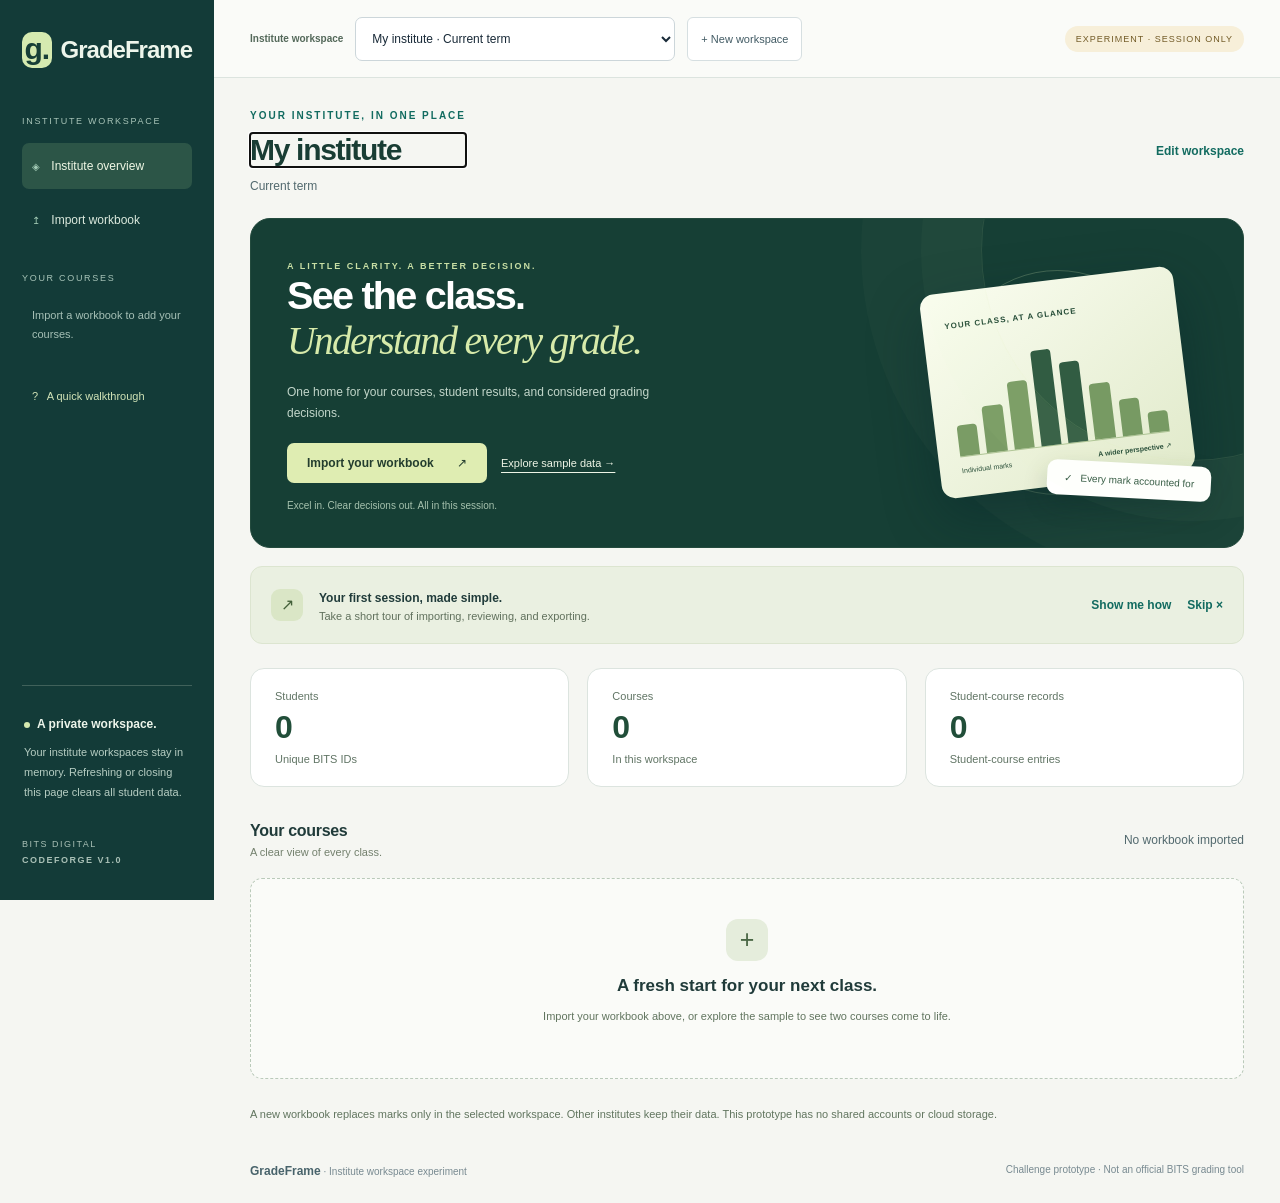
==== index.html @ db0d6d1b "Add GradeFrame institute workspace experiment" ====
<!doctype html>
<html lang="en">
<head>
  <meta charset="utf-8"><meta name="viewport" content="width=device-width,initial-scale=1">
  <meta name="description" content="Review marks, explore grade boundaries, and export verified results. A BITS Digital CodeForge challenge project.">
  <title>GradeFrame · Institute workspaces · Experiment</title>
  <link rel="stylesheet" href="styles.css"><link rel="stylesheet" href="studio.css?v=2"><link rel="stylesheet" href="motion.css?v=1"><link rel="stylesheet" href="polish.css?v=2">
  <link rel="stylesheet" href="workspaces.css?v=downloads2">
  <script defer src="vendor/xlsx.full.min.js"></script><script defer src="core.js"></script><script defer src="reports.js?v=3"></script><script defer src="workbook.js?v=1"></script><script defer src="app.js?v=downloads2"></script><script defer src="workspaces.js?v=flow1"></script><script defer src="experience.js?v=2"></script>
</head>
<body>
<a class="skip" href="#workspace">Skip to workspace</a>
<aside class="rail">
  <a class="brand" href="#workspace"><span class="brand-icon" aria-hidden="true">g.</span>GradeFrame</a>
  <p class="rail-label">INSTITUTE WORKSPACE</p>
  <nav aria-label="Workspace sections"><button data-view="workspace"><span>◈</span> Institute overview</button><button data-view="import"><span>↥</span> Import workbook</button></nav><p class="rail-label course-label">YOUR COURSES</p><div id="railCourses" class="rail-courses"></div><button id="openTour" class="rail-help">? &nbsp; A quick walkthrough</button>
  <div class="rail-note"><span class="secure-dot"></span><strong>A private workspace.</strong><p>Your institute workspaces stay in memory. Refreshing or closing this page clears all student data.</p></div>
  <div class="rail-bottom">BITS DIGITAL<br><b>CODEFORGE V1.0</b></div>
</aside>
<header class="topbar"><label for="workspaceSelect" class="workspace-select-label">Institute workspace</label><select id="workspaceSelect" aria-label="Institute workspace"></select><button id="newWorkspace" class="secondary">+ New workspace</button><span class="experiment-badge">EXPERIMENT · SESSION ONLY</span></header>
<main id="workspace"><p id="flowStatus" class="status" role="status"></p>
  <section class="institute-heading"><div><p class="eyebrow">YOUR INSTITUTE, IN ONE PLACE</p><h1 id="instituteTitle">My institute</h1><p id="instituteTerm" class="muted">Current term</p></div><button id="editWorkspace" class="text-button">Edit workspace</button></section>

<section id="workspaceHub" aria-label="Institute overview">
<section class="workspace-welcome"><div class="welcome-copy"><span class="eyebrow">A LITTLE CLARITY. A BETTER DECISION.</span><h2>See the class.<br><em>Understand every grade.</em></h2><p>One home for your courses, student results, and considered grading decisions.</p><div class="welcome-actions"><button id="hubImport" class="primary">Import your workbook <span aria-hidden="true">↗</span></button><button id="hubDemo" class="hero-secondary">Explore sample data →</button></div><span class="hero-footnote">Excel in. Clear decisions out. All in this session.</span></div><div class="overview-art" aria-hidden="true"><div class="art-orbit"></div><div class="art-sheet"><span>YOUR CLASS, AT A GLANCE</span><div class="art-bars"><i></i><i></i><i></i><i></i><i></i><i></i><i></i><i></i></div><div class="art-sheet-footer"><span>Individual marks</span><b>A wider perspective ↗</b></div></div><div class="art-chip">✓ &nbsp; Every mark accounted for</div></div></section>
<section id="firstSteps" class="first-steps"><div><span class="onboarding-icon">↗</span><div><strong>Your first session, made simple.</strong><p>Take a short tour of importing, reviewing, and exporting.</p></div></div><div><button id="startTour" class="text-button">Show me how</button><button id="dismissSteps" class="text-button" aria-label="Dismiss introduction">Skip ×</button></div></section>
<div class="hub-metrics"><article><span>Students</span><strong id="instituteStudents">0</strong><small>Unique BITS IDs</small></article><article><span>Courses</span><strong id="instituteCourses">0</strong><small>In this workspace</small></article><article><span>Student-course records</span><strong id="instituteRecords">0</strong><small>Student-course entries</small></article></div>
<div class="section-heading"><h2>Your courses<span class="heading-sub">A clear view of every class.</span></h2><span id="workspaceSource" class="muted">No workbook imported</span></div><div id="courseCards" class="course-cards"></div>
<p class="workspace-notice">A new workbook replaces marks only in the selected workspace. Other institutes keep their data. This prototype has no shared accounts or cloud storage.</p></section>
<section id="importView" hidden><button class="text-button" data-view="workspace">← Institute overview</button>  <section id="setup" class="setup card" aria-labelledby="setupTitle">
    <div class="section-heading"><div><span class="step">01</span><h2 id="setupTitle">Import student marks</h2></div><button id="demo" class="text-button">Load sample marks <span aria-hidden="true">↗</span></button></div>
    <p class="import-lede">Import one workbook for this institute. Each course becomes a workspace you can review independently.</p><div class="import-contract"><span><b>01</b> BITS ID</span><span><b>02</b> Course</span><span><b>03</b> Total Marks</span></div><div class="setup-grid">

      <div><label for="file">Marks workbook</label><input id="file" type="file" accept=".xlsx,.xls" aria-describedby="fileHelp"></div>

    </div>
    <div class="setup-footer"><p id="fileHelp">Excel · First worksheet · Whole marks from 0–100 · Up to 5 MB / 10,000 rows</p><button id="template" class="text-button">Download import template (.xlsx) ↓</button></div>
    <details class="guidance"><summary>Spreadsheet format & privacy</summary><p>Use exactly three columns: <strong>BITS ID</strong>, <strong>Course</strong>, <strong>Total Marks</strong>. Keep student IDs as text to preserve leading zeros. Exclude students receiving NC. Fractional marks are rejected; apply your course’s rounding policy before uploading. Formula cells are not accepted.</p><p>Only the first worksheet is read. Files are processed locally and are not stored after you close or refresh this page. A valid replacement workbook resets grading decisions only in this institute workspace.</p></details>
    <p id="uploadStatus" role="status" class="status"></p><div id="uploadErrors" role="alert" class="error-box" hidden></div><button id="downloadIssues" class="secondary" hidden>Download error report</button>
  </section>
<button id="importContinue" class="primary" data-view="students">Continue to students →</button></section><div id="courseStudio" hidden><div class="course-breadcrumb"><button data-view="workspace">← All courses</button><span id="courseInstitute"></span></div><div class="course-context">      <div><label for="course">Course</label><select id="course" disabled><option value="">Upload a workbook to begin</option></select></div></div>
  <nav class="workflow" aria-label="Grading workflow">
    <a href="#setup"><span aria-hidden="true">01</span><div><strong>Import</strong><small>Check your workbook</small></div></a>
    <a href="#boundaries"><span aria-hidden="true">02</span><div><strong>Explore</strong><small>Review grade boundaries</small></div></a>
    <a href="#review"><span aria-hidden="true">03</span><div><strong>Review & export</strong><small>Check every result</small></div></a>
  </nav>
  <aside class="next-step" aria-label="Workspace guidance"><div><strong id="nextTitle">Start with a workbook, or try the sample.</strong><p id="nextHint">Explore with synthetic marks before importing your own. Nothing leaves your browser.</p></div><a id="nextAction" href="#setup">Start here <span aria-hidden="true">↗</span></a></aside>
  <section id="overview" class="workspace-title"><div><p class="eyebrow">CLASS OVERVIEW</p><h2 id="courseTitle">Your grading workspace</h2></div><div class="session-meta"><span id="dataBadge" class="badge">No workbook loaded</span><span id="timer" aria-label="Session elapsed time">00:00</span></div></section>
<nav class="workspace-tabs" aria-label="Course views"><button data-view="students"><span>01</span> Students</button><button data-view="analysis"><span>02</span> Analysis</button><button data-view="decision"><span>03</span> Review &amp; export</button></nav><div class="course-next"><span id="courseStepHint"></span><button id="courseNext" class="text-button"></button></div>  <section class="stats" aria-label="Course statistics">
    <div class="stat card"><span>Students</span><strong id="count">0</strong><small>in this course</small></div>
    <div class="stat card"><span>Mean mark</span><strong id="mean">—</strong><small>out of 100</small></div>
    <div class="stat card"><span>Median mark</span><strong id="median">—</strong><small>middle of the class</small></div>
    <div class="stat card"><span>Mark range</span><strong id="range">—</strong><small><span id="minimum">Min —</span><span class="dot">·</span><span id="maximum">Max —</span></small></div>
  </section>
  <div class="analysis-grid">
    <section class="card distribution"><div class="section-heading"><div><span class="step">02</span><h2>Marks distribution</h2></div><span class="tiny">STUDENT COUNT</span></div><div id="histogram" class="histogram" aria-label="Marks distribution"></div><div class="chart-footer"><span>Marks out of 100</span><span id="spread">Standard deviation —</span></div><div class="distribution-heading"><h3>Grade distribution</h3><span class="muted">Current boundaries</span></div><div id="gradeSummary" class="grade-summary"></div></section>
    <section id="boundaries" class="card boundaries"><div class="section-heading"><div><span class="step">03</span><h2>Grade boundaries</h2></div><button id="reset" class="text-button" disabled>Reset</button></div><p class="muted boundary-help">Change a minimum; the adjacent maximum follows. Every mark must belong to exactly one grade.</p><div class="band-head"><span>Grade</span><span>Minimum</span><span>Maximum</span><span>Students</span></div><div id="bands"></div><p id="rangeError" role="alert" class="range-error"></p><div class="band-footer"><span id="coverage">Upload marks to start</span><button id="undo" class="text-button" disabled>Undo change</button></div></section>
  </div>
  <section id="comparison" class="card comparison" aria-labelledby="comparisonTitle">
    <div class="section-heading"><div><span class="step">04</span><h2 id="comparisonTitle">Compare grading scenarios</h2></div><span class="badge">SCENARIO COMPARISON</span></div>
    <p class="section-description">Save a set of boundaries, then explore another. Your comparison stays within this course and session.</p>
    <div class="scenario-grid">
      <div class="scenario-card"><span class="scenario-kicker">COMPARISON SCENARIO</span><label for="baselineSelect">Compare against</label><select id="baselineSelect"><option value="defaults">Default boundaries</option></select><p id="baselineDescription">The challenge's original grade ranges.</p><button id="applyBaseline" class="text-button" disabled>Apply these boundaries ↗</button></div>
      <div class="scenario-card draft"><span class="scenario-kicker">CURRENT GRADE BOUNDARIES</span><label for="scenarioName">Scenario name</label><div class="save-row"><input id="scenarioName" maxlength="50" placeholder="e.g. Faculty review"><button id="saveScenario" class="secondary" disabled>Save scenario</button></div><p>Save up to five grading scenarios per course. Change the boundaries above to explore a new draft.</p></div>
    </div>
    <p id="scenarioStatus" role="status" class="status"></p>
    <div class="movement-grid" aria-label="Grade movement"><div><span class="move-icon">↑</span><strong id="higherCount">—</strong><span>Higher grade</span></div><div><span class="move-icon">↓</span><strong id="lowerCount">—</strong><span>Lower grade</span></div><div><span class="move-icon">＝</span><strong id="sameCount">—</strong><span>Unchanged</span></div></div>
    <div class="comparison-heading"><h3>Grade distribution comparison</h3><span><i class="legend-dot baseline-dot"></i>Baseline <i class="legend-dot draft-dot"></i>Draft</span></div>
    <div id="comparisonChart" class="comparison-chart" aria-label="Grade counts for baseline and current draft"></div>
    <div class="impact"><div><span class="impact-icon" aria-hidden="true">↗</span><div><h3>Students affected by boundary changes</h3><p id="impactText">Changes to grade boundaries will appear here.</p></div></div><label class="check"><input id="changedOnly" type="checkbox" disabled> Show affected students</label></div>
  </section>
  <section id="review" class="card results"><div class="section-heading"><div><span class="step">05</span><h2>Student results</h2></div><span id="resultCount" class="muted">0 students</span></div><div class="table-controls"><input id="search" type="search" placeholder="Search by BITS ID" aria-label="Search by BITS ID"><select id="gradeFilter" aria-label="Filter by grade"><option value="">All grades</option></select><select id="sort" aria-label="Sort results"><option value="id">BITS ID ↑</option><option value="high">Marks: high to low</option><option value="low">Marks: low to high</option></select></div><div class="boundary-tools"><label class="check"><input id="nearOnly" type="checkbox" disabled> Near a grade boundary</label><label for="tolerance">Distance from boundary</label><select id="tolerance"><option value="1">1 mark</option><option value="2" selected>2 marks</option></select><p id="nearCount">Load a course to review boundary cases.</p><button id="clearFilters" class="text-button">Clear filters</button></div><div class="table-scroll" tabindex="0" aria-label="Student results table; scroll horizontally on small screens"><table><thead><tr><th scope="col">BITS ID</th><th scope="col">Course</th><th scope="col">Total marks</th><th scope="col" id="baselineColumn">Baseline grade</th><th scope="col">Assigned grade</th><th scope="col">Change</th><th scope="col">Nearest grade boundary</th></tr></thead><tbody id="studentRows"></tbody></table></div><div class="pagination"><span id="pageInfo">No results yet</span><div><button id="previous" class="secondary" disabled>Previous</button><button id="next" class="secondary" disabled>Next</button></div></div></section>
  <section id="decisionIdentity" class="card decision-identity"><div><p class="eyebrow">THE FINAL CHECK</p><h2>Instructor details</h2><p>Review your course, record your reasoning, and prepare the results.</p></div>      <div><label for="instructor">Instructor name <span class="muted">Required for export</span></label><input id="instructor" placeholder="Enter your name" autocomplete="name" maxlength="120"></div></section><section class="card decision-notes"><div><h2>Grading decision notes</h2><p>Explain why you chose these boundaries. Notes are included in the grading report.</p></div><label for="decisionNotes">Decision notes <span class="muted">Optional · saved within this session</span></label><textarea id="decisionNotes" maxlength="2000" rows="3" placeholder="What informed your grading decision?"></textarea></section>
  <section class="export-bar"><div><strong id="exportTitle">Download course results</strong><p id="exportHint">Upload marks and enter an instructor name to prepare your export.</p></div><div class="export-actions"><div class="download-choice"><button id="export" class="primary" disabled aria-describedby="resultsDownloadHelp">Review &amp; download results →</button><p id="resultsDownloadHelp">Choose Excel (.xlsx) with column filters, or CSV for data transfer.</p></div><div class="download-choice"><button id="report" class="report-button" disabled aria-describedby="reportDownloadHelp">Download grading report (.html)</button><p id="reportDownloadHelp">Includes grade comparisons and notes. Open in a browser and print or save as PDF.</p></div></div></section><p id="exportStatus" role="status" class="status"></p>
  </div><footer><span><strong>GradeFrame</strong> · Institute workspace experiment</span><span>Challenge prototype · Not an official BITS grading tool</span></footer>
</main>
<dialog id="exportDialog" aria-labelledby="exportDialogTitle"><h2 id="exportDialogTitle">Review and download results</h2><p id="exportDetails"></p><p>Both formats include every student in this course, regardless of on-screen filters. Choose Excel for spreadsheet review or CSV for importing into another system.</p><div id="exportBands" class="dialog-bands"></div><div class="download-formats"><article><h3>Excel workbook</h3><p id="excelHelp">Filter and sort using the column-header arrows. Includes readable column widths, text student IDs, assigned grades, comparison grades, and a grading-details sheet. Results are saved values.</p><button id="confirmExcel" class="primary" aria-describedby="excelHelp">Download Excel (.xlsx)</button></article><article><h3>CSV file</h3><p id="csvHelp">A simple results table for importing into another system. CSV does not retain spreadsheet filters, styling, or multiple sheets.</p><button id="confirmExport" class="secondary" aria-describedby="csvHelp">Download CSV (.csv)</button></article></div><div class="dialog-actions"><button id="cancelExport" class="secondary">Back to review</button></div></dialog>
<dialog id="workspaceDialog" aria-labelledby="workspaceDialogTitle"><form id="workspaceForm"><p class="eyebrow">INSTITUTE WORKSPACE</p><h2 id="workspaceDialogTitle">Create a workspace</h2><p>Keep an institute's courses and grading decisions together for this session.</p><label for="workspaceName">Institute name</label><input id="workspaceName" required maxlength="80" placeholder="e.g. North Campus Institute"><label for="workspaceTerm">Term or cohort</label><input id="workspaceTerm" maxlength="60" placeholder="e.g. Semester 1 · 2026"><p id="workspaceError" role="alert" class="range-error"></p><div class="dialog-actions"><button id="cancelWorkspace" type="button" class="secondary">Cancel</button><button type="submit" class="primary">Save workspace</button></div></form></dialog>
<dialog id="workspaceTour" aria-labelledby="tourTitle"><div class="tour-top"><span class="eyebrow">GET TO KNOW GRADEFRAME</span><button id="skipTour" class="text-button">Skip tour ×</button></div><div id="tourVisual" class="tour-visual" aria-hidden="true"></div><div id="tourDots" class="tour-dots" aria-hidden="true"></div><p id="tourProgress" class="eyebrow"></p><h2 id="tourTitle"></h2><p id="tourDescription"></p><div class="dialog-actions"><button id="tourBack" class="secondary">Back</button><button id="tourNext" class="primary">Next →</button></div></dialog><noscript>This grading console needs JavaScript enabled.</noscript>
</body></html>
---- styles.css ----
:root{font-family:Inter,"Segoe UI",Arial,sans-serif;color:#192a38;background:#f5f7f8;font-synthesis:none;--teal:#007d72;--muted:#63757e;--line:#e0e7e9}*{box-sizing:border-box}body{margin:0}button,input,select{font:inherit}button,a,input,select,summary{touch-action:manipulation}button{cursor:pointer}button:disabled{opacity:.42;cursor:not-allowed}button{border:0;background:none}a{color:inherit}input,select{width:100%;min-height:44px;border:1px solid #ccd6da;border-radius:7px;padding:10px 12px;background:#fff;color:#192a38}input[type=file]{padding:8px;font-size:13px}input::file-selector-button{border:0;border-radius:4px;padding:5px 9px;background:#eaf1f2;color:#214650;margin-right:8px;cursor:pointer}input:focus,select:focus,button:focus-visible,a:focus-visible,summary:focus-visible{outline:3px solid #85cfc3;outline-offset:3px}input[type=checkbox]{width:16px;min-height:16px;accent-color:var(--teal)}.topbar{height:80px;background:#fff;border-bottom:1px solid var(--line);display:flex;align-items:center;justify-content:space-between;padding:0 5vw;gap:20px}.brand{font-size:24px;font-weight:750;letter-spacing:-1px;display:flex;align-items:center;gap:12px;text-decoration:none}.brand-icon{background:#173d40;color:#fff;border-radius:10px;width:38px;height:38px;text-align:center;line-height:34px;font-size:30px}.brand-divider{font-weight:300;color:#c1cccf;margin:0 9px}.brand-sub{font-size:13px;color:var(--muted);font-weight:500;letter-spacing:0}.challenge{font-size:10px;letter-spacing:1.4px;color:#697c82}.challenge b{background:#edf2f3;padding:5px 7px;border-radius:4px;margin-left:7px}main{max-width:1320px;margin:auto;padding:44px 36px 20px}.intro{display:flex;align-items:center;justify-content:space-between;gap:20px;margin-bottom:32px}.eyebrow{color:var(--teal);font-size:10px;letter-spacing:2px;font-weight:750;margin:0 0 12px}h1{font-size:clamp(28px,3vw,40px);font-weight:650;letter-spacing:-1.4px;line-height:1.2;margin:0 0 12px}.lede{font-size:14px;color:var(--muted);margin:0;line-height:1.6}.privacy{font-size:11px;color:#48716a;white-space:nowrap}.privacy span{color:#189782;margin-right:6px}.card{background:white;border:1px solid var(--line);border-radius:12px;box-shadow:0 2px 3px #20344203}.setup{padding:22px 24px}.section-heading{display:flex;align-items:center;justify-content:space-between;gap:12px;margin-bottom:20px}.section-heading>div{display:flex;align-items:center;gap:10px}h2{font-size:16px;letter-spacing:-.3px;font-weight:650;margin:0}h3{font-size:13px;margin:0}.step{font-size:10px;background:#eff4f4;color:#53716e;border-radius:5px;padding:5px 6px;font-weight:700}.text-button{color:var(--teal);font-size:12px;font-weight:650;padding:8px 0;white-space:nowrap}.setup-grid{display:grid;grid-template-columns:1fr 1.25fr 1fr;gap:22px}label{display:block;font-size:12px;font-weight:600;margin-bottom:8px}label .muted{font-size:10px;font-weight:400;margin-left:5px}.muted{color:var(--muted);font-size:12px}.setup-footer{display:flex;align-items:center;justify-content:space-between;gap:15px}.setup-footer p{font-size:11px;color:var(--muted);line-height:1.6}.guidance{font-size:12px;color:var(--muted);line-height:1.7}.guidance summary{cursor:pointer;width:fit-content}.guidance p{max-width:900px}.status{font-size:12px;color:#00695d;line-height:1.7;margin:8px 0 0}.status:empty{display:none}.error-box{padding:14px;background:#fff2ef;color:#a13925;font-size:12px;border-radius:7px;margin-top:12px}.error-box ul{padding-left:20px;line-height:1.7}.workspace-title{display:flex;align-items:center;justify-content:space-between;margin:34px 0 20px;gap:15px}.workspace-title h2{font-size:22px}.workspace-title .eyebrow{margin-bottom:6px}.session-meta{display:flex;align-items:center;gap:14px;font-size:12px;color:var(--muted)}.badge{padding:6px 10px;border-radius:5px;background:#e8eeef;color:#53686f;font-size:10px;font-weight:600}.stats{display:grid;grid-template-columns:repeat(4,1fr);gap:16px;margin-bottom:22px}.stat{padding:20px 23px}.stat>span{display:block;font-size:12px;color:var(--muted)}.stat strong{display:block;font-weight:600;font-size:32px;letter-spacing:-1px;margin:9px 0}.stat small{font-size:10px;color:#75858b}.dot{margin:0 7px}.analysis-grid{display:grid;grid-template-columns:1.25fr 1fr;gap:22px}.distribution,.boundaries{padding:23px}.tiny{font-size:9px;letter-spacing:1px;color:#6a7d85}.histogram{height:205px;display:flex;gap:9px;align-items:stretch;padding:8px 0 0;background:repeating-linear-gradient(to top,transparent,transparent 45px,#edf1f2 46px,#edf1f2 47px);border-bottom:1px solid var(--line)}.hist-column{flex:1;display:flex;flex-direction:column;justify-content:flex-end;align-items:center;min-width:0;gap:6px}.hist-column .bar{width:80%;border-radius:4px 4px 0 0;background:#76b5ad;min-height:2px}.hist-column:nth-last-child(-n+3) .bar{background:#147f76}.hist-column b{font-size:10px;font-weight:500;color:#4d6b72}.hist-column small{font-size:9px;white-space:nowrap;background:#fff;width:100%;text-align:center;padding:5px 0}.chart-footer{display:flex;justify-content:space-between;margin-top:13px;color:var(--muted);font-size:10px;gap:8px}.distribution-heading{display:flex;justify-content:space-between;margin:26px 0 14px}.grade-summary{display:grid;grid-template-columns:repeat(8,1fr);gap:5px}.summary-cell{background:#f4f7f7;text-align:center;border-radius:6px;padding:10px 2px}.summary-cell span{font-size:10px;color:var(--muted)}.summary-cell strong{display:block;font-size:16px;font-weight:600;margin-top:4px}.boundary-help{font-size:11px;line-height:1.6;margin-top:-6px}.band-head,.band{display:grid;grid-template-columns:.65fr 1fr 1fr .8fr;gap:10px;align-items:center}.band-head{color:var(--muted);font-size:9px;text-transform:uppercase;letter-spacing:.6px;padding:8px 0}.band{padding:5px 0;border-top:1px solid #f0f3f4}.band strong{font-size:12px}.band input{min-height:31px;height:31px;font-size:12px;padding:5px 8px}.band output{font-size:12px;text-align:center}.band input:disabled{background:#f5f7f8;color:#879297}.band-footer{display:flex;align-items:center;justify-content:space-between;font-size:10px;color:var(--teal);border-top:1px solid var(--line);margin-top:7px;padding-top:6px}.range-error{font-size:11px;line-height:1.5;color:#a43724;margin:8px 0}.range-error:empty{display:none}.impact{display:flex;align-items:center;justify-content:space-between;gap:15px;padding:18px 23px;margin:22px 0;background:#eef6f4;border-color:#d8e9e4}.impact>div{display:flex;align-items:center;gap:14px}.impact-icon{color:var(--teal);font-size:23px;background:#dcefe9;padding:7px 11px;border-radius:8px}.impact p{font-size:11px;line-height:1.6;color:#597770;margin:5px 0 0}.check{display:flex;align-items:center;gap:7px;font-size:11px;white-space:nowrap;margin:0}.results{padding:23px}.table-controls{display:flex;gap:10px;margin:0 0 20px}.table-controls input{max-width:330px}.table-controls select{width:180px}.table-controls input,.table-controls select{font-size:12px;min-height:38px}.table-scroll{overflow:auto}table{border-collapse:collapse;width:100%;text-align:left;font-size:12px;white-space:nowrap}th{font-size:10px;font-weight:600;color:var(--muted);background:#f7f9f9;padding:13px 12px;border-block:1px solid var(--line)}td{padding:14px 12px;border-bottom:1px solid #edf1f2}td:first-child{font-weight:600;letter-spacing:.3px}.grade-pill{display:inline-block;padding:4px 10px;border-radius:5px;background:#e8f2ef;color:#167266;font-size:11px;font-weight:650}.changed{color:#9b6710;font-size:11px}.empty{text-align:center;padding:44px 15px;color:var(--muted);font-weight:400!important;white-space:normal;line-height:1.7}.pagination{display:flex;justify-content:space-between;align-items:center;margin-top:17px;font-size:11px;color:var(--muted)}.secondary{padding:9px 13px;border:1px solid #d6dfe1;background:white;border-radius:6px;font-size:11px;color:#435c65}.pagination button+button{margin-left:6px}.export-bar{margin-top:24px;padding:23px;background:#173b3e;border-radius:11px;color:#fff;display:flex;justify-content:space-between;align-items:center;gap:16px}.export-bar strong{font-size:14px;font-weight:600}.export-bar p{font-size:11px;color:#b4ceca;margin:7px 0 0;line-height:1.6}.primary{background:#d9f1a1;color:#233c30;border-radius:7px;padding:13px 20px;font-size:12px;font-weight:700;white-space:nowrap}.primary span{margin-left:20px}.export-bar .primary:disabled{background:#a6b6ad;color:#344c41;opacity:.6}footer{display:flex;justify-content:space-between;gap:15px;padding:27px 0 5px;font-size:10px;color:#788a91;line-height:1.5}footer strong{color:#48636b;font-size:12px}dialog{border:1px solid var(--line);border-radius:14px;max-width:520px;width:calc(100% - 32px);padding:30px;color:#192a38}dialog::backdrop{background:#102e3a80}dialog p{font-size:13px;line-height:1.7;color:var(--muted)}.dialog-actions{display:flex;justify-content:flex-end;gap:10px;margin-top:24px}.dialog-bands{font-size:12px;line-height:1.8;background:#f2f6f5;padding:12px;border-radius:7px}.skip{position:absolute;left:15px;top:-70px;background:#fff;padding:15px;z-index:5}.skip:focus{top:10px}[hidden]{display:none!important}@media(max-width:1000px){main{padding:30px 22px}.analysis-grid{grid-template-columns:1fr}.setup-grid{gap:12px}.privacy{display:none}.challenge{display:none}.histogram{height:230px}}@media(max-width:640px){.topbar{height:64px;padding:0 20px}.brand-sub,.brand-divider{display:none}main{padding:26px 14px}h1{font-size:30px}.intro{margin-bottom:22px}.setup,.distribution,.boundaries,.results{padding:18px}.setup-grid{grid-template-columns:1fr;gap:16px}.setup-footer{align-items:flex-start;flex-direction:column;gap:0}.stats{grid-template-columns:1fr 1fr;gap:10px}.stat{padding:16px}.stat strong{font-size:28px}.workspace-title{align-items:flex-start}.session-meta{flex-direction:column;align-items:flex-end;gap:7px}.workspace-title h2{font-size:19px}.tiny{display:none}.impact{align-items:flex-start;flex-direction:column;padding:18px}.table-controls{flex-wrap:wrap}.table-controls input{max-width:none}.table-controls select{width:calc(50% - 5px)}.export-bar{align-items:stretch;flex-direction:column}.export-bar .primary{width:100%}.grade-summary{gap:3px}.histogram{gap:4px}.hist-column small{font-size:8px}.section-heading h2{font-size:14px}footer{flex-direction:column;gap:6px}.check{white-space:normal}.pagination{gap:8px}.chart-footer{font-size:9px}}@media(prefers-reduced-motion:reduce){*{scroll-behavior:auto!important}}@media print{.topbar,.setup,.table-controls,.export-bar,button,footer{display:none}main{padding:0}.card{break-inside:avoid;box-shadow:none}.analysis-grid{grid-template-columns:1fr 1fr}}
---- studio.css ----
:root {
  --teal: #126b60;
  --muted: #52696e;
  --line: #dce4df;
  background: #f3f4ef;
  color: #203b3a;
}
html { scroll-behavior: smooth; scroll-padding-top: 95px; }
.rail {
  position: fixed;
  inset: 0 auto 0 0;
  width: 214px;
  padding: 32px 22px;
  display: flex;
  flex-direction: column;
  background: #133b38;
  color: #edf5eb;
  z-index: 10;
}
.rail .brand { font-size: 24px; gap: 9px; }
.rail .brand-icon { background: #d5eab0; color: #173f37; width: 34px; height: 36px; }
.rail-label { font-size: 9px; letter-spacing: 1.7px; color: #a8c4b8; margin: 48px 0 17px; }
.rail nav { display: grid; gap: 8px; }
.rail nav a { text-decoration: none; display: flex; align-items: center; gap: 11px; padding: 13px 8px; border-radius: 6px; color: #dde9e2; font-size: 12px; }
.rail nav a:hover, .rail nav a:focus-visible { background: #244b45; color: white; }
.rail nav span { font-size: 10px; color: #a3cbb6; }
.rail-note { margin-top: auto; padding: 22px 2px; border-top: 1px solid #40615a; }
.rail-note strong { font-size: 12px; font-weight: 550; }
.rail-note p { font-size: 11px; line-height: 1.8; color: #b6cdc2; }
.secure-dot { display: inline-block; width: 6px; height: 6px; border-radius: 50%; background: #d5eab0; margin-right: 7px; }
.rail-bottom { font-size: 9px; letter-spacing: 1.5px; line-height: 1.8; color: #a9c0b6; }
.topbar { margin-left: 214px; padding: 0 36px; height: 68px; background: #fafbf8; }
.breadcrumb { display: flex; align-items: center; gap: 15px; font-size: 12px; color: #687970; }
.breadcrumb strong { color: #234438; font-weight: 600; }
.breadcrumb span { color: #bcc6bd; }
.help-link { color: #355e4f; font-size: 11px; text-decoration: none; }
main { margin-left: 214px; max-width: none; padding: 30px 36px 18px; }
.intro { border-radius: 14px; background: #e5eadb; padding: 34px 38px; overflow: hidden; position: relative; min-height: 234px; margin-bottom: 26px; }
.intro .eyebrow { letter-spacing: 2px; font-size: 9px; color: #4d6453; }
h1 { color: #193d34; font-size: clamp(30px,3.2vw,48px); line-height: 1.13; font-weight: 550; letter-spacing: -1.9px; }
h1 em { font-family: Georgia,serif; font-weight: 400; letter-spacing: -1.7px; }
.intro .lede { color: #526656; font-size: 12px; margin-top: 17px; line-height: 1.7; }
.hero-art { width: 260px; flex-shrink: 0; padding: 5px 8px; transform: rotate(-4deg); }
.hero-annotation { font-size: 8px; letter-spacing: 1.6px; text-align: right; color: #536d5b; margin-bottom: 20px; }
.hero-bars { height: 135px; display: flex; gap: 8px; align-items: flex-end; border-bottom: 1px solid #b3c7ad; }
.hero-bars i { flex: 1; background: #b0c59b; border-radius: 14px 14px 0 0; height: 25%; }
.hero-bars i:nth-child(2), .hero-bars i:nth-child(8) { height: 45%; }
.hero-bars i:nth-child(3), .hero-bars i:nth-child(7) { height: 70%; }
.hero-bars i:nth-child(4), .hero-bars i:nth-child(6) { height: 90%; background: #759e80; }
.hero-bars i:nth-child(5) { height: 100%; background: #255b46; }
.hero-axis { display: flex; justify-content: space-between; font-size: 8px; margin-top: 9px; color: #496248; }
.card { border-radius: 11px; box-shadow: none; }
.setup { padding: 23px 26px; }
.step { background: #edf1e7; color: #4d6956; }
.stats { gap: 0; border: 1px solid var(--line); border-radius: 10px; background: white; overflow: hidden; }
.stat { border: none; border-radius: 0; border-right: 1px solid var(--line); padding: 23px 26px; }
.stat:last-child { border-right: none; }
.stat strong { font-size: 35px; color: #254d3f; font-weight: 550; }
.stat>span { font-size: 11px; }
.stat small { color: #576b62; }
.analysis-grid { grid-template-columns: minmax(0,1.2fr) minmax(360px,1fr); gap: 20px; }
.distribution,.boundaries { min-width: 0; padding: 24px; }
.histogram { height: 216px; padding-top: 12px; }
.hist-column .bar { background: #9fbea3; border-radius: 3px 3px 0 0; }
.hist-column:nth-last-child(-n+3) .bar { background: #31745e; }
.hist-column b { color: #345847; }
.grade-summary { gap: 6px; }
.summary-cell { background: #f0f4ec; }
.summary-cell strong { color: #285642; }
.band { padding: 6px 0; }
.band input { border-color: #d7dfd6; background: #fff; }
.band input:disabled { color: #5b6d61; background: #f3f5ef; }
.tiny { color: #576b61; }
.chart-footer { color: #4f6559; }
.comparison { padding: 26px; margin-top: 24px; }
.section-description { font-size: 12px; color: var(--muted); line-height: 1.7; margin: -7px 0 22px; }
.scenario-grid { display: grid; grid-template-columns: 1fr 1fr; gap: 18px; }
.scenario-card { padding: 21px; border: 1px solid #dce5e0; border-radius: 9px; background: #fafbf8; }
.scenario-card.draft { background: #eff5e8; border-color: #d8e5c9; }
.scenario-kicker { display: block; font-size: 9px; font-weight: 700; letter-spacing: 1.6px; color: #526b59; margin-bottom: 17px; }
.scenario-card p { font-size: 11px; color: #52695a; line-height: 1.7; margin-bottom: 0; }
.scenario-card label { font-size: 11px; }
.scenario-card select,.scenario-card input { font-size: 12px; }
.save-row { display: flex; gap: 9px; }
.save-row .secondary { white-space: nowrap; background: #24543f; color: #fff; border-color: #24543f; }
.movement-grid { display: grid; grid-template-columns: repeat(3,1fr); padding: 25px 0; margin: 7px 0; border-bottom: 1px solid var(--line); }
.movement-grid>div { display: flex; align-items: center; gap: 12px; border-right: 1px solid var(--line); justify-content: center; }
.movement-grid>div:last-child { border: none; }
.movement-grid strong { font-size: 27px; font-weight: 550; }
.movement-grid span:last-child { font-size: 11px; color: #526a5d; }
.move-icon { width: 29px; height: 29px; border-radius: 50%; background: #eaf2e4; display: grid; place-items: center; font-size: 17px; color: #426b4d; }
.comparison-heading { display: flex; justify-content: space-between; align-items: center; margin: 22px 0 19px; }
.comparison-heading>span { font-size: 10px; color: #52695a; }
.legend-dot { width: 7px; height: 7px; display: inline-block; border-radius: 50%; margin: 0 4px 0 12px; }
.baseline-dot { background: #b9c7b3; }.draft-dot { background: #29654b; }
.comparison-chart { display: grid; grid-template-columns: repeat(8,1fr); gap: 13px; }
.compare-band h4 { font-size: 12px; margin: 0 0 8px; font-weight: 600; }
.compare-track { height: 7px; background: #f0f3ed; margin: 6px 0; border-radius: 4px; overflow: hidden; }
.compare-track i { display: block; height: 100%; background: #b9c7b3; border-radius: 4px; }
.compare-track.current i { background: #29654b; }
.compare-band small { display: block; font-size: 10px; color: #536b5c; margin-top: 9px; }
.impact { margin: 24px 0 0; border-radius: 7px; background: #eff4e9; padding: 17px; }
.impact-icon { background: #deebd2; color: #456d46; }
.results { margin-top: 24px; padding: 26px; }
.boundary-tools { display: flex; align-items: center; gap: 10px; flex-wrap: wrap; margin: -5px 0 18px; }
.boundary-tools label { font-size: 11px; margin: 0; }
.boundary-tools .check { margin-right: 12px; }
.boundary-tools select { width: 91px; min-height: 32px; font-size: 11px; padding: 5px 8px; }
.boundary-tools p { font-size: 11px; color: #576e61; margin: 0; flex: 1; }
.boundary-label { font-size: 10px; color: #876326; background: #fcf1d8; padding: 5px 7px; border-radius: 4px; }
th { font-size: 10px; background: #f4f6f0; color: #4b6254; }
td { font-size: 12px; }
.grade-pill { background: #e8f0dd; color: #375c35; }
.decision-notes { margin-top: 24px; padding: 25px; }
.decision-notes p { color: var(--muted); font-size: 12px; line-height: 1.7; margin: 8px 0 18px; }
textarea { font: inherit; font-size: 13px; color: #234236; resize: vertical; width: 100%; padding: 13px; min-height: 92px; border: 1px solid #cbd8cb; border-radius: 7px; }
textarea:focus { outline: 3px solid #85cfc3; outline-offset: 3px; }
.export-bar { background: #173f36; padding: 27px; }
.export-actions { display: flex; align-items: center; gap: 16px; }
.report-button { color: #e1ebd9; font-size: 11px; text-decoration: underline; text-underline-offset: 4px; padding: 12px 0; }
.primary { background: #dbeab7; color: #253e27; }
.error-box { background: #fff7ed; color: #823a21; border: 1px solid #efd7bb; }
.error-box .table-scroll { margin: 13px 0; }
.error-box th { background: #fbefdc; color: #793d25; }
.error-box td { white-space: normal; max-width: 300px; font-size: 11px; font-weight: 400; letter-spacing: 0; }
#downloadIssues { margin-top: 12px; }
.pagination .secondary { min-height: 36px; }
.status { color: #235c43; }
@media(min-width:1700px) { main { max-width: 1450px; margin-inline: auto; padding-left: 244px; } }
@media(max-width:1250px) { .rail { width: 190px; padding: 28px 16px; }.rail .brand { font-size: 21px; }.topbar,main { margin-left: 190px; }.topbar { padding-inline: 25px; }main { padding: 25px; }.hero-art { width: 185px; }.analysis-grid { grid-template-columns: 1fr; }.histogram { height: 220px; }.hero-bars { height: 110px; } }
@media(max-width:950px) { .rail { display: none; }.topbar,main { margin-left: 0; }.analysis-grid { grid-template-columns: minmax(0,1.1fr) minmax(330px,1fr); }.hero-art { width: 240px; }.export-actions { gap: 10px; } }
@media(max-width:780px) { .analysis-grid { grid-template-columns: 1fr; }.scenario-grid { grid-template-columns: 1fr; }.hero-art { width: 170px; }.intro { padding: 27px; }.export-bar { align-items: stretch; flex-direction: column; }.export-actions { justify-content: space-between; }.movement-grid>div { gap: 7px; }.movement-grid span:last-child { font-size: 10px; } }
@media(max-width:560px) {
  .topbar { padding: 0 18px; height: 58px; }.breadcrumb { font-size: 11px; gap: 9px; }.help-link { font-size: 10px; }
  main { padding: 18px 12px; }.intro { min-height: 220px; padding: 25px 22px; }.intro .lede { font-size: 11px; }.hero-art { display: none; }h1 { font-size: 36px; }.intro .eyebrow { font-size: 8px; }
  .setup,.results,.comparison,.distribution,.boundaries,.decision-notes { padding: 19px; }.stats { grid-template-columns: repeat(2,1fr); }.stat { padding: 18px; }.stat:nth-child(2) { border-right: 0; }.stat:nth-child(-n+2) { border-bottom: 1px solid var(--line); }.stat strong { font-size: 31px; }
  .comparison .section-heading { align-items: flex-start; }.comparison .badge { display: none; }.scenario-card { padding: 16px; }.save-row { flex-direction: column; }.save-row .secondary { min-height: 40px; }
  .movement-grid>div { flex-direction: column; gap: 5px; }.move-icon { display: none; }.comparison-chart { grid-template-columns: repeat(4,1fr); gap: 18px; }.comparison-heading { gap: 10px; align-items: flex-start; }.comparison-heading>span { white-space: nowrap; }.comparison-heading h3 { font-size: 12px; }.legend-dot { margin-left: 5px; }
  .boundary-tools p { flex-basis: 100%; line-height: 1.6; }.boundary-tools .text-button { margin-left: auto; }.export-actions { flex-direction: column-reverse; align-items: stretch; }.export-actions .primary { width: 100%; }.report-button { padding: 10px; }.decision-notes label .muted { display: block; margin: 7px 0; }
  .band input { min-height: 38px; height: 38px; }.band-head { font-size: 8px; }.band { gap: 8px; }.text-button { min-height: 36px; }
}
@media print { .rail,.topbar,.hero-art { display: none; }main { margin: 0; padding: 0; }.intro { min-height: auto; }.comparison,.decision-notes { break-inside: avoid; } }
---- motion.css ----
@keyframes settle-in {
  from { opacity: 0; transform: translateY(10px); }
  to { opacity: 1; transform: translateY(0); }
}

@keyframes grow-up {
  from { transform: scaleY(0); }
  to { transform: scaleY(1); }
}

@keyframes grow-across {
  from { transform: scaleX(0); }
  to { transform: scaleX(1); }
}

@media (prefers-reduced-motion: no-preference) {
  .intro, .setup, .stats, .analysis-grid, .comparison, .results,
  .decision-notes, .export-bar {
    animation: settle-in 420ms cubic-bezier(.2,.7,.2,1) backwards;
  }
  .setup { animation-delay: 60ms; }
  .stats { animation-delay: 100ms; }
  .analysis-grid { animation-delay: 140ms; }

  .hero-bars i, .hist-column .bar {
    transform-origin: bottom;
    animation: grow-up 420ms cubic-bezier(.2,.7,.2,1) backwards;
  }
  .hero-bars i:nth-child(even) { animation-delay: 70ms; }
  .hero-bars i:nth-child(3n) { animation-delay: 130ms; }
  .compare-track i {
    transform-origin: left;
    animation: grow-across 280ms ease-out;
  }

  button, .rail nav a, input, select, textarea, .scenario-card {
    transition: background-color 160ms ease, border-color 160ms ease,
      box-shadow 160ms ease, transform 160ms ease;
  }
  button:enabled:active { transform: translateY(1px); }
  dialog[open] { animation: settle-in 200ms ease-out; }
  dialog[open]::backdrop { animation: backdrop-in 200ms ease-out; }
  @keyframes backdrop-in { from { opacity: 0; } to { opacity: 1; } }
}

@media (hover: hover) and (prefers-reduced-motion: no-preference) {
  .primary:enabled:hover, .secondary:enabled:hover {
    transform: translateY(-2px);
    box-shadow: 0 4px 10px #173f3618;
  }
  .rail nav a:hover { transform: translateX(3px); }
  .scenario-card:hover { border-color: #a6bea9; }
}

@media (prefers-reduced-motion: reduce) {
  html { scroll-behavior: auto; }
  *, *::before, *::after {
    animation: none !important;
    transition: none !important;
  }
}

@media print {
  *, *::before, *::after { animation: none !important; transition: none !important; }
}
---- polish.css ----
.workflow { display:grid; grid-template-columns:repeat(3,minmax(0,1fr)); gap:12px; margin:-4px 0 18px; }
.workflow a { display:flex; align-items:center; gap:12px; padding:15px 18px; border:1px solid #dce4df; border-radius:9px; text-decoration:none; background:#fafbf8; min-width:0; }
.workflow a>span { display:grid; place-items:center; width:28px; height:28px; flex-shrink:0; border-radius:50%; background:#e5eddd; color:#33533e; font-size:10px; }
.workflow strong { display:block; font-size:12px; font-weight:650; }
.workflow small { display:block; color:#52695a; font-size:10px; margin-top:4px; line-height:1.5; }
.next-step { display:flex; justify-content:space-between; align-items:center; gap:20px; border-left:3px solid #78956a; padding:7px 0 7px 15px; margin:0 0 24px; }
.next-step strong { font-size:13px; }
.next-step p { font-size:11px; color:#52695a; line-height:1.65; margin:5px 0 0; max-width:660px; }
.next-step a { font-size:11px; font-weight:650; color:#1d6048; padding:12px; flex-shrink:0; text-underline-offset:4px; }
.card:target { border-color:#7b9c83; box-shadow:0 0 0 3px #7b9c831a; }
.needs-attention { border-color:#bb704b; }
.range-error:not(:empty) { background:#fff4e8; border-left:3px solid #ad633e; padding:10px 12px; border-radius:3px; }
.is-busy { border-color:#78956a; }
.is-busy #uploadStatus::before { content:'●'; margin-right:8px; color:#66804a; }
.status:not(:empty) { border-left:2px solid #88a887; padding-left:10px; }
.text-button:hover:enabled,.report-button:hover:enabled { text-decoration:underline; text-underline-offset:4px; }
button:focus-visible,a:focus-visible,summary:focus-visible,.table-scroll:focus-visible { outline:3px solid #247963; outline-offset:4px; }
input:focus-visible,select:focus-visible,textarea:focus-visible { outline:2px solid #247963; outline-offset:2px; border-color:#247963; }
.skip { z-index:30; }
.check { min-height:44px; cursor:pointer; }
.check:has(input:disabled) { cursor:not-allowed; opacity:.65; }
.check input { flex-shrink:0; }
.text-button,.secondary,.report-button { min-height:44px; }
.band input { min-height:40px; }
.band:focus-within { background:#f1f6ed; border-radius:4px; }
.table-scroll { border-radius:7px; overscroll-behavior-x:contain; }
tbody tr:hover { background:#f6f8f2; }
input[type=file] { max-width:100%; }
input[type=file]::file-selector-button { padding:8px 10px; }
dialog { box-shadow:0 24px 90px #123d4033; }
#welcomeGuide { max-width:560px; padding:28px; max-height:calc(100dvh - 32px); overflow:auto; }
.guide-top { display:flex; align-items:center; justify-content:space-between; gap:16px; }
.guide-top .eyebrow { margin:0; font-size:9px; }
#guideProgress { font-size:11px; margin:14px 0; }
#guideTitle { font-size:26px; line-height:1.2; letter-spacing:-.7px; }
#guideDescription { min-height:90px; }
#guideExample { line-height:1.8; border-left:3px solid #9bb287; background:#f0f4e8; }
#welcomeGuide .guide-footnote { font-size:10px; line-height:1.65; margin-top:20px; }
#welcomeGuide .dialog-actions { justify-content:space-between; }
@media(max-width:400px) { #welcomeGuide { padding:20px; } #guideTitle { font-size:23px; } #welcomeGuide .primary { white-space:normal; max-width:72%; } }
@media(prefers-reduced-motion:no-preference) {
  .workflow a { transition:background-color 160ms ease,border-color 160ms ease; }
  .workflow a:hover { background:#edf3e5; border-color:#9caf95; }
  .band,tbody tr { transition:background-color 120ms ease; }
}
@media(max-width:640px) {
  .workflow { gap:6px; }
  .workflow a { padding:12px 8px; gap:7px; flex-direction:column; align-items:flex-start; }
  .workflow strong { font-size:11px; line-height:1.4; }
  .workflow small { display:none; }
  .next-step { align-items:flex-start; flex-direction:column; gap:4px; }
  .next-step a { padding:9px 0; }
  .band input { min-height:44px; }
  .section-heading { flex-wrap:wrap; }
  .session-meta { flex-shrink:0; }
}
@media print { .workflow,.next-step { display:none; } }
---- workspaces.css ----
:root { background:#f5f6f2; }
body { background:#f5f6f2; }
.topbar { gap:12px; height:auto; min-height:78px; padding-block:14px; flex-wrap:wrap; }
.workspace-select-label { font-size:10px; color:#536859; margin:0; }
#workspaceSelect { max-width:320px; font-size:12px; background:#fff; }
.experiment-badge { margin-left:auto; font-size:9px; letter-spacing:1px; color:#725b27; background:#f7efd9; padding:8px 11px; border-radius:20px; }
.institute-heading { display:flex; justify-content:space-between; align-items:center; gap:15px; padding:14px 0 20px; }
.institute-heading h1 { font-size:36px; letter-spacing:-1.3px; overflow-wrap:anywhere; }
.institute-heading .muted { margin:0; }
.workspace-tabs { display:flex; gap:25px; border-bottom:1px solid #dce4df; margin-bottom:26px; }
.workspace-tabs button { padding:13px 2px; color:#617565; font-size:12px; border-bottom:3px solid transparent; }
.workspace-tabs [aria-current=page] { color:#1d523b; font-weight:700; border-bottom-color:#2d6b49; }
.rail nav button { color:#dceade; font-size:12px; text-align:left; padding:14px 10px; border-radius:7px; line-height:1.5; }
.rail nav button span { margin-right:8px; }
.rail nav button[aria-current=page] { background:#2c5547; color:#f1f9e6; }
.hub-metrics { display:grid; grid-template-columns:repeat(3,1fr); gap:18px; }
.hub-metrics article { background:white; border:1px solid #dce4df; border-radius:12px; padding:24px; }
.hub-metrics span,.hub-metrics small { display:block; font-size:11px; color:#617565; }
.hub-metrics strong { display:block; font-size:36px; font-weight:550; color:#214e39; margin:12px 0; }
.workspace-welcome { display:flex; align-items:center; justify-content:space-between; gap:24px; padding:28px; background:#e7eddd; border-radius:12px; margin:24px 0 32px; }
.workspace-welcome h2 { font-size:23px; letter-spacing:-.8px; }.workspace-welcome p { max-width:580px; font-size:12px; line-height:1.8; color:#526750; margin-bottom:0; }
.workspace-welcome .primary { background:#244f39; color:#f1f7e8; }
.course-cards { display:grid; grid-template-columns:repeat(2,minmax(0,1fr)); gap:18px; }
.course-card { border:1px solid #dce4df; background:#fff; padding:24px; border-radius:12px; }
.course-card h3 { font-size:19px; line-height:1.35; overflow-wrap:anywhere; }.course-card .eyebrow { font-size:8px; }
.course-metrics { display:flex; flex-wrap:wrap; gap:16px; margin:18px 0; font-size:12px; color:#4d6655; }
.course-health { font-size:11px; color:#667960; margin:18px 0; }.course-card .secondary { width:100%; text-align:left; color:#20583f; background:#f6f8f2; }
.workspace-empty { grid-column:1/-1; text-align:center; border:1px dashed #bacaba; border-radius:12px; padding:40px 24px; background:#fafbf8; }
.empty-symbol { display:inline-grid; place-items:center; width:42px; height:42px; border-radius:12px; background:#e5eddc; font-size:25px; color:#496745; margin-bottom:15px; }
.workspace-empty h3 { font-size:17px; }.workspace-empty p,.workspace-notice { color:#61755f; font-size:11px; line-height:1.8; }.workspace-notice { margin-top:26px; }
#workspaceForm label { margin-top:18px; }#workspaceForm h2 { font-size:24px; }
#courseStudio>.workflow,#courseStudio>.next-step { display:none; }
body[data-view=students] #courseStudio>.analysis-grid,body[data-view=students] #comparison,body[data-view=students] #courseStudio>.stats { display:none; }
body[data-view=analysis] #review,body[data-view=decision] #review,body[data-view=decision] .analysis-grid,body[data-view=decision] #comparison { display:none; }
body:not([data-view=decision]) .decision-notes,body:not([data-view=decision]) .export-bar,body:not([data-view=decision]) #exportStatus,body:not([data-view=decision]) #decisionIdentity { display:none; }
body:not([data-view=workspace]) .institute-heading { display:none; }
@media(prefers-reduced-motion:no-preference) { .course-card { transition:border-color 160ms,box-shadow 160ms; }.course-card:hover { border-color:#91ad8d; box-shadow:0 5px 18px #2548310a; } }
@media(max-width:780px) { .experiment-badge { display:none; }.workspace-select-label { flex-basis:100%; }.hub-metrics { gap:9px; }.hub-metrics article { padding:17px; }.course-cards { grid-template-columns:1fr; } }
@media(max-width:560px) { .topbar { padding:12px; }.topbar #workspaceSelect { flex:1; width:0; min-width:120px; }.topbar .secondary { font-size:10px; padding-inline:9px; }.institute-heading h1 { font-size:28px; }.institute-heading .eyebrow { font-size:8px; }.hub-metrics article { padding:15px 12px; }.hub-metrics strong { font-size:29px; }.hub-metrics small { font-size:9px; line-height:1.5; }.workspace-welcome { padding:23px; flex-direction:column; align-items:stretch; }.workspace-welcome h2 { font-size:22px; }.workspace-tabs { gap:22px; }.course-card { padding:22px; } }
/* Institute overview and course navigation. */
.rail { overflow-y:auto; }
.rail .course-label { margin-top:30px; margin-bottom:12px; }
.rail-courses { display:grid; gap:6px; }
.rail-courses p { color:#a6c0b6; font-size:11px; line-height:1.7; padding:0 10px; }
.rail-courses button { text-align:left; color:#c8dcd1; font-size:12px; padding:12px 10px; border-radius:8px; line-height:1.5; overflow-wrap:anywhere; }
.rail-courses button:hover,.rail-courses button[aria-current=page] { background:#2c5547; color:#f4f8e9; }
.rail-help { color:#d1e3b7; text-align:left; margin-top:24px; font-size:11px; padding:12px 10px; }
.rail-note { position:static; margin-top:auto; padding-top:28px; }
.institute-heading { padding:2px 0 25px; }
.institute-heading h1 { font-size:30px; }
.workspace-welcome { position:relative; overflow:hidden; min-height:310px; border-radius:20px; margin:0 0 18px; padding:36px; background:#163f35; color:#fff; border:1px solid #244b3e; }
.workspace-welcome::after { content:''; position:absolute; width:420px; height:420px; right:-160px; top:-180px; border:1px solid #dbedb01c; border-radius:50%; box-shadow:0 0 0 60px #dbedb007,0 0 0 120px #dbedb005; pointer-events:none; }
.welcome-copy { position:relative; z-index:1; flex:1; min-width:0; }
.workspace-welcome .eyebrow { color:#c8dfa5; font-size:9px; }
.workspace-welcome h2 { font-size:clamp(30px,3.1vw,44px); line-height:1.13; letter-spacing:-1.8px; font-weight:570; }
.workspace-welcome h2 em { color:#d7eaaa; font-family:Georgia,serif; font-weight:400; }
.workspace-welcome p { color:#c2d6ca; font-size:12px; max-width:380px; line-height:1.8; margin:18px 0; }
.welcome-actions { display:flex; gap:14px; align-items:center; flex-wrap:wrap; }
.workspace-welcome .primary { background:#dfedb2; color:#233d2e; }
.hero-secondary { color:#eef5e6; font-size:11px; padding:12px 0; text-decoration:underline; text-underline-offset:5px; }
.hero-footnote { display:block; color:#a6c2ae; font-size:10px; margin-top:17px; }
.overview-art { position:relative; width:300px; min-width:230px; height:230px; display:grid; place-items:center; flex-shrink:0; }
.art-orbit { position:absolute; width:225px; height:225px; border:1px solid #cfe5ae40; border-radius:50%; }
.art-sheet { position:relative; width:255px; padding:22px; border-radius:14px; background:linear-gradient(145deg,#fafdf0,#e1eacb); color:#244b36; transform:rotate(-7deg); box-shadow:0 20px 55px #001f2860; }
.art-sheet>span { font-size:8px; letter-spacing:1px; font-weight:700; }
.art-bars { height:105px; display:flex; align-items:flex-end; gap:7px; border-bottom:1px solid #adc394; margin-top:20px; }
.art-bars i { flex:1; border-radius:4px 4px 0 0; background:#779a63; height:30%; transform-origin:bottom; }
.art-bars i:nth-child(2) {height:45%}.art-bars i:nth-child(3) {height:65%}.art-bars i:nth-child(4) {height:92%;background:#315c42}.art-bars i:nth-child(5) {height:78%;background:#315c42}.art-bars i:nth-child(6) {height:54%}.art-bars i:nth-child(7) {height:36%}.art-bars i:nth-child(8) {height:20%}
.art-sheet-footer { display:flex; justify-content:space-between; font-size:7px; margin-top:10px; gap:8px; }
.art-chip { position:absolute; bottom:0; right:-4px; padding:12px 17px; border-radius:10px; background:#fff; color:#305640; font-size:10px; box-shadow:0 10px 25px #00271e30; transform:rotate(3deg); }
.first-steps { display:flex; justify-content:space-between; gap:15px; padding:16px 20px; margin-bottom:22px; background:#eaf0e1; border:1px solid #dce5d0; border-radius:12px; }
.first-steps>div { display:flex; align-items:center; gap:16px; }.first-steps strong { font-size:12px; }.first-steps p { margin:4px 0 0; font-size:11px; color:#61715d; }
.onboarding-icon { display:grid; place-items:center; width:32px; height:32px; background:#dae6c6; border-radius:9px; color:#436039; flex-shrink:0; }
.hub-metrics { margin:24px 0 35px; }.hub-metrics article { padding:21px 24px; border-radius:14px; }.hub-metrics strong { margin:7px 0; font-size:32px; }
.heading-sub { display:block; font-size:11px; font-weight:400; color:#74816e; margin-top:6px; letter-spacing:0; }
.course-card { border-radius:16px; position:relative; overflow:hidden; }.course-card h3 { font-size:20px; margin-top:8px; }.course-health { margin:15px 0; }
.course-spark { height:55px; display:flex; align-items:flex-end; gap:5px; padding-top:3px; border-bottom:1px solid #e4ebde; }
.course-spark i { width:10%; height:var(--bar); background:#c9d9b6; border-radius:4px 4px 0 0; }.course-spark i:nth-child(n+7) { background:#749765; }
.course-breadcrumb { display:flex; align-items:center; gap:20px; margin-bottom:24px; font-size:11px; color:#6b7d6b; flex-wrap:wrap; }.course-breadcrumb button { color:#2c6747; font-size:12px; padding:8px 0; }
.course-context { max-width:430px; }.course-context label { font-size:10px; color:#647860; }.course-context select { background:#fff; }
.workspace-title { margin:25px 0 20px; }.workspace-title h2 { font-size:28px; overflow-wrap:anywhere; }
.workspace-tabs { gap:26px; margin-bottom:18px; }.workspace-tabs button { font-size:12px; min-height:48px; }.workspace-tabs button span { display:inline-grid; place-items:center; font-size:9px; background:#e8eddf; width:22px; height:22px; border-radius:6px; margin-right:7px; }.workspace-tabs button[aria-current=page] span { background:#284f3c; color:#eef4dc; }
.course-next { display:flex; align-items:center; justify-content:space-between; gap:14px; margin-bottom:24px; background:#edf1e6; border-radius:9px; padding:10px 16px; }.course-next>span { font-size:11px; line-height:1.7; color:#60745c; }
.decision-identity { display:grid; grid-template-columns:1fr 1fr; align-items:center; gap:30px; padding:25px; margin-bottom:20px; }.decision-identity p:not(.eyebrow) { font-size:12px; color:#61755f; line-height:1.8; }
#importView>.text-button { margin-bottom:20px; }#importContinue { margin-top:20px; }.import-lede { font-size:13px; color:#62725e; line-height:1.8; max-width:630px; }.import-contract { display:flex; gap:12px; margin:25px 0; flex-wrap:wrap; }.import-contract span { padding:14px; background:#edf2e5; border-radius:9px; font-size:12px; }.import-contract b { font-size:9px; color:#6a835b; margin-right:12px; }
#importView .setup { padding:30px; }#importView .setup-grid { grid-template-columns:1fr; }#importView input[type=file] { border:1px dashed #91a984; padding:25px; background:#fafcf7; min-height:82px; }#importView .section-heading h2 { font-size:23px; }
#workspaceTour { max-width:600px; padding:30px; }#workspaceTour h2 { font-size:29px; letter-spacing:-1px; }.tour-top { display:flex; justify-content:space-between; align-items:center; gap:15px; }.tour-top .eyebrow { margin:0; font-size:8px; }.tour-visual { min-height:200px; border-radius:14px; background:radial-gradient(ellipse at 75% 20%,#dceac3,transparent),#edf2e5; display:grid; place-items:center; padding:25px; margin:20px 0; overflow:hidden; }.tour-visual>div { background:white; border:1px solid #d9e4cc; border-radius:12px; padding:22px; width:100%; max-width:340px; box-shadow:0 12px 30px #526a3820; }.tour-visual span { font-size:9px; letter-spacing:1px; color:#637c51; }.tour-visual strong { display:block; margin:12px 0; font-size:24px; letter-spacing:-.8px; }.tour-institute>div { display:flex; gap:12px; }.tour-institute i { padding:10px; border-radius:7px; background:#e9f0df; font-size:11px; font-style:normal; }.tour-file>div { display:grid; grid-template-columns:1fr 1fr 1fr; gap:8px; margin-top:14px; font-size:10px; }.tour-file i { font-style:normal; color:#708161; }.tour-impact>div { display:flex; justify-content:center; align-items:center; gap:30px; }.tour-impact strong {font-size:42px}.tour-impact i {font-size:24px;font-style:normal}.tour-impact p,.tour-record p {font-size:11px!important;margin:0}.tour-record>div {border-top:1px solid #e0e7d9;padding-top:12px;margin-top:14px;font-size:11px}.tour-dots {display:flex;gap:6px;margin-bottom:20px}.tour-dots i {width:22px;height:4px;border-radius:2px;background:#e1e8d8}.tour-dots i.active {background:#466d43}
@media(prefers-reduced-motion:no-preference){.workspace-welcome,.hub-metrics,.first-steps {animation:settle-in 500ms ease backwards}.art-bars i {animation:grow-up 900ms cubic-bezier(.2,.7,.2,1) backwards}.art-chip {animation:settle-in 700ms 150ms backwards}.course-card {transition:transform 180ms,border-color 180ms,box-shadow 180ms}.course-card:hover {transform:translateY(-3px);box-shadow:0 10px 25px #1b3c3010}.tour-visual>div {animation:settle-in 280ms ease}.workspace-tabs button {transition:color 150ms,border-color 150ms}.welcome-actions button {transition:transform 150ms}.welcome-actions button:active {transform:scale(.98)}}
@media(max-width:1100px){.overview-art {width:240px;min-width:200px}.art-sheet {width:215px;padding:17px}.workspace-welcome {padding:28px;gap:22px}.workspace-welcome h2 {font-size:35px}.welcome-actions {gap:12px}.hero-secondary {font-size:10px}}
@media(max-width:780px){.rail {display:none}.topbar,main {margin-left:0}.workspace-welcome {min-height:290px}.overview-art {width:210px;min-width:170px}.art-sheet {width:195px}.art-chip {font-size:8px;padding:10px;right:-10px}.first-steps {flex-wrap:wrap}.first-steps>div:last-child {margin-left:auto}.decision-identity {grid-template-columns:1fr}.workspace-title h2 {font-size:24px}}
@media(max-width:560px){.overview-art {display:none}.workspace-welcome {padding:27px 24px;min-height:0}.workspace-welcome h2 {font-size:35px;letter-spacing:-1.2px}.workspace-welcome .eyebrow {font-size:8px;line-height:1.8}.welcome-actions {gap:15px}.hero-footnote {line-height:1.6}.institute-heading h1 {font-size:26px}.hub-metrics article {padding:16px 12px}.hub-metrics strong {font-size:28px}.first-steps {padding:15px}.first-steps p {line-height:1.6}.first-steps>div {gap:11px}.first-steps>div:last-child {width:100%;justify-content:space-between}.workspace-tabs {gap:16px}.workspace-tabs button {font-size:11px}.workspace-tabs button span {display:none}.course-next {align-items:flex-start;flex-direction:column;gap:3px}.course-breadcrumb {gap:8px}.course-breadcrumb span {width:100%;overflow-wrap:anywhere}.workspace-title {flex-direction:column}.session-meta {flex-direction:row;align-items:center}#importView .setup {padding:20px}#importView .section-heading {flex-wrap:wrap}#importView .section-heading h2 {font-size:19px}#importView input[type=file] {padding:14px;font-size:11px}.import-contract {gap:7px}.import-contract span {padding:10px;font-size:10px}.import-contract b {margin-right:5px}#workspaceTour {padding:22px}#workspaceTour h2 {font-size:25px}.tour-visual {padding:17px;min-height:175px}.tour-top {align-items:flex-start}.tour-top .eyebrow {line-height:1.8;max-width:140px}.tour-institute i {padding:8px}.tour-visual>div {padding:17px}.decision-identity {padding:20px}}
.mobile-guide {display:none}#courseCards {scroll-margin-top:100px}
@media(max-width:780px){.mobile-guide {display:block;margin-left:auto;font-size:10px}.topbar {gap:10px}}

#courseStudio .step { display:none; }
.export-actions {align-items:stretch;gap:20px}.download-choice {max-width:340px;flex:1}.download-choice>button {width:100%;white-space:normal;min-height:46px}.download-choice p {font-size:11px!important;line-height:1.7;margin:10px 0 0!important}.export-bar {flex-direction:column;align-items:stretch}.export-actions {display:flex}.download-formats {display:grid;grid-template-columns:1fr 1fr;gap:14px;margin-top:20px}.download-formats article {border:1px solid #dbe4d2;border-radius:10px;padding:18px;background:#f7f9f2;display:flex;flex-direction:column}.download-formats h3 {font-size:16px}.download-formats p {font-size:12px;flex:1}.download-formats button {white-space:normal;min-height:44px}#exportDialog {max-width:680px}#exportDetails {overflow-wrap:anywhere}
@media(max-width:560px){.export-actions,.download-formats {display:flex;flex-direction:column}.download-choice {max-width:none}.download-formats article {padding:15px}#exportDialog {padding:22px}.download-formats p {font-size:11px}}
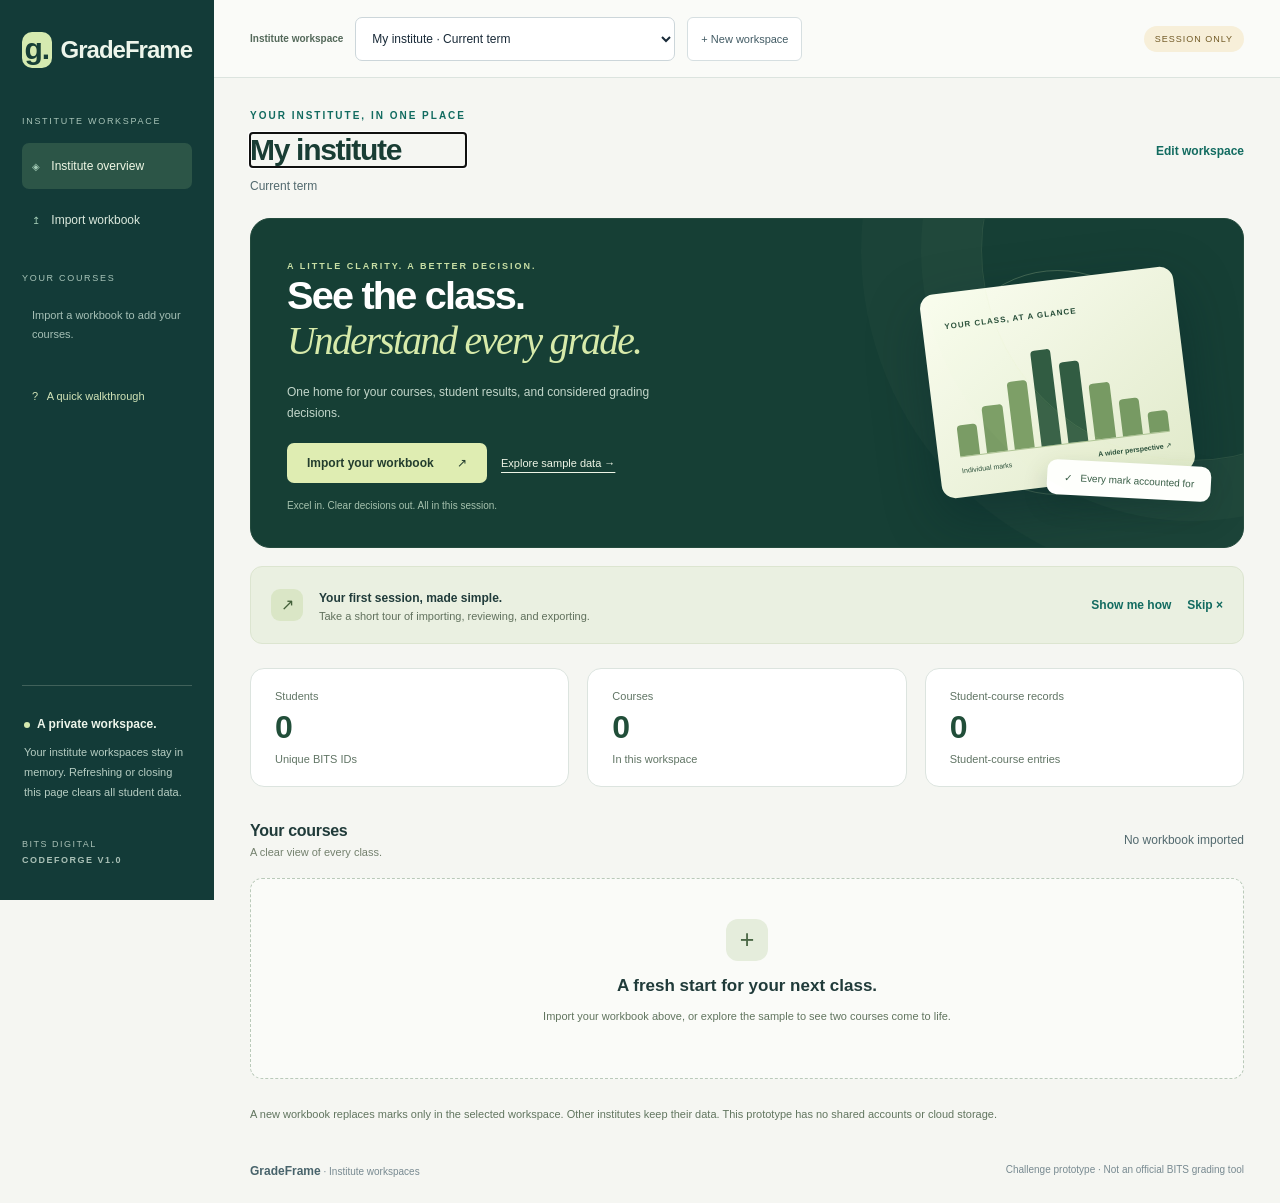
==== commit 20d8e7a8: "Prepare GradeFrame submission and Pages release" ====
--- a/index.html
+++ b/index.html
@@ -3,7 +3,7 @@
 <head>
   <meta charset="utf-8"><meta name="viewport" content="width=device-width,initial-scale=1">
   <meta name="description" content="Review marks, explore grade boundaries, and export verified results. A BITS Digital CodeForge challenge project.">
-  <title>GradeFrame · Institute workspaces · Experiment</title>
+  <title>GradeFrame · Institute workspaces</title>
   <link rel="stylesheet" href="styles.css"><link rel="stylesheet" href="studio.css?v=2"><link rel="stylesheet" href="motion.css?v=1"><link rel="stylesheet" href="polish.css?v=2">
   <link rel="stylesheet" href="workspaces.css?v=downloads2">
   <script defer src="vendor/xlsx.full.min.js"></script><script defer src="core.js"></script><script defer src="reports.js?v=3"></script><script defer src="workbook.js?v=1"></script><script defer src="app.js?v=downloads2"></script><script defer src="workspaces.js?v=flow1"></script><script defer src="experience.js?v=2"></script>
@@ -17,7 +17,7 @@
   <div class="rail-note"><span class="secure-dot"></span><strong>A private workspace.</strong><p>Your institute workspaces stay in memory. Refreshing or closing this page clears all student data.</p></div>
   <div class="rail-bottom">BITS DIGITAL<br><b>CODEFORGE V1.0</b></div>
 </aside>
-<header class="topbar"><label for="workspaceSelect" class="workspace-select-label">Institute workspace</label><select id="workspaceSelect" aria-label="Institute workspace"></select><button id="newWorkspace" class="secondary">+ New workspace</button><span class="experiment-badge">EXPERIMENT · SESSION ONLY</span></header>
+<header class="topbar"><label for="workspaceSelect" class="workspace-select-label">Institute workspace</label><select id="workspaceSelect" aria-label="Institute workspace"></select><button id="newWorkspace" class="secondary">+ New workspace</button><span class="experiment-badge">SESSION ONLY</span></header>
 <main id="workspace"><p id="flowStatus" class="status" role="status"></p>
   <section class="institute-heading"><div><p class="eyebrow">YOUR INSTITUTE, IN ONE PLACE</p><h1 id="instituteTitle">My institute</h1><p id="instituteTerm" class="muted">Current term</p></div><button id="editWorkspace" class="text-button">Edit workspace</button></section>
 
@@ -72,7 +72,7 @@
   <section id="review" class="card results"><div class="section-heading"><div><span class="step">05</span><h2>Student results</h2></div><span id="resultCount" class="muted">0 students</span></div><div class="table-controls"><input id="search" type="search" placeholder="Search by BITS ID" aria-label="Search by BITS ID"><select id="gradeFilter" aria-label="Filter by grade"><option value="">All grades</option></select><select id="sort" aria-label="Sort results"><option value="id">BITS ID ↑</option><option value="high">Marks: high to low</option><option value="low">Marks: low to high</option></select></div><div class="boundary-tools"><label class="check"><input id="nearOnly" type="checkbox" disabled> Near a grade boundary</label><label for="tolerance">Distance from boundary</label><select id="tolerance"><option value="1">1 mark</option><option value="2" selected>2 marks</option></select><p id="nearCount">Load a course to review boundary cases.</p><button id="clearFilters" class="text-button">Clear filters</button></div><div class="table-scroll" tabindex="0" aria-label="Student results table; scroll horizontally on small screens"><table><thead><tr><th scope="col">BITS ID</th><th scope="col">Course</th><th scope="col">Total marks</th><th scope="col" id="baselineColumn">Baseline grade</th><th scope="col">Assigned grade</th><th scope="col">Change</th><th scope="col">Nearest grade boundary</th></tr></thead><tbody id="studentRows"></tbody></table></div><div class="pagination"><span id="pageInfo">No results yet</span><div><button id="previous" class="secondary" disabled>Previous</button><button id="next" class="secondary" disabled>Next</button></div></div></section>
   <section id="decisionIdentity" class="card decision-identity"><div><p class="eyebrow">THE FINAL CHECK</p><h2>Instructor details</h2><p>Review your course, record your reasoning, and prepare the results.</p></div>      <div><label for="instructor">Instructor name <span class="muted">Required for export</span></label><input id="instructor" placeholder="Enter your name" autocomplete="name" maxlength="120"></div></section><section class="card decision-notes"><div><h2>Grading decision notes</h2><p>Explain why you chose these boundaries. Notes are included in the grading report.</p></div><label for="decisionNotes">Decision notes <span class="muted">Optional · saved within this session</span></label><textarea id="decisionNotes" maxlength="2000" rows="3" placeholder="What informed your grading decision?"></textarea></section>
   <section class="export-bar"><div><strong id="exportTitle">Download course results</strong><p id="exportHint">Upload marks and enter an instructor name to prepare your export.</p></div><div class="export-actions"><div class="download-choice"><button id="export" class="primary" disabled aria-describedby="resultsDownloadHelp">Review &amp; download results →</button><p id="resultsDownloadHelp">Choose Excel (.xlsx) with column filters, or CSV for data transfer.</p></div><div class="download-choice"><button id="report" class="report-button" disabled aria-describedby="reportDownloadHelp">Download grading report (.html)</button><p id="reportDownloadHelp">Includes grade comparisons and notes. Open in a browser and print or save as PDF.</p></div></div></section><p id="exportStatus" role="status" class="status"></p>
-  </div><footer><span><strong>GradeFrame</strong> · Institute workspace experiment</span><span>Challenge prototype · Not an official BITS grading tool</span></footer>
+  </div><footer><span><strong>GradeFrame</strong> · Institute workspaces</span><span>Challenge prototype · Not an official BITS grading tool</span></footer>
 </main>
 <dialog id="exportDialog" aria-labelledby="exportDialogTitle"><h2 id="exportDialogTitle">Review and download results</h2><p id="exportDetails"></p><p>Both formats include every student in this course, regardless of on-screen filters. Choose Excel for spreadsheet review or CSV for importing into another system.</p><div id="exportBands" class="dialog-bands"></div><div class="download-formats"><article><h3>Excel workbook</h3><p id="excelHelp">Filter and sort using the column-header arrows. Includes readable column widths, text student IDs, assigned grades, comparison grades, and a grading-details sheet. Results are saved values.</p><button id="confirmExcel" class="primary" aria-describedby="excelHelp">Download Excel (.xlsx)</button></article><article><h3>CSV file</h3><p id="csvHelp">A simple results table for importing into another system. CSV does not retain spreadsheet filters, styling, or multiple sheets.</p><button id="confirmExport" class="secondary" aria-describedby="csvHelp">Download CSV (.csv)</button></article></div><div class="dialog-actions"><button id="cancelExport" class="secondary">Back to review</button></div></dialog>
 <dialog id="workspaceDialog" aria-labelledby="workspaceDialogTitle"><form id="workspaceForm"><p class="eyebrow">INSTITUTE WORKSPACE</p><h2 id="workspaceDialogTitle">Create a workspace</h2><p>Keep an institute's courses and grading decisions together for this session.</p><label for="workspaceName">Institute name</label><input id="workspaceName" required maxlength="80" placeholder="e.g. North Campus Institute"><label for="workspaceTerm">Term or cohort</label><input id="workspaceTerm" maxlength="60" placeholder="e.g. Semester 1 · 2026"><p id="workspaceError" role="alert" class="range-error"></p><div class="dialog-actions"><button id="cancelWorkspace" type="button" class="secondary">Cancel</button><button type="submit" class="primary">Save workspace</button></div></form></dialog>
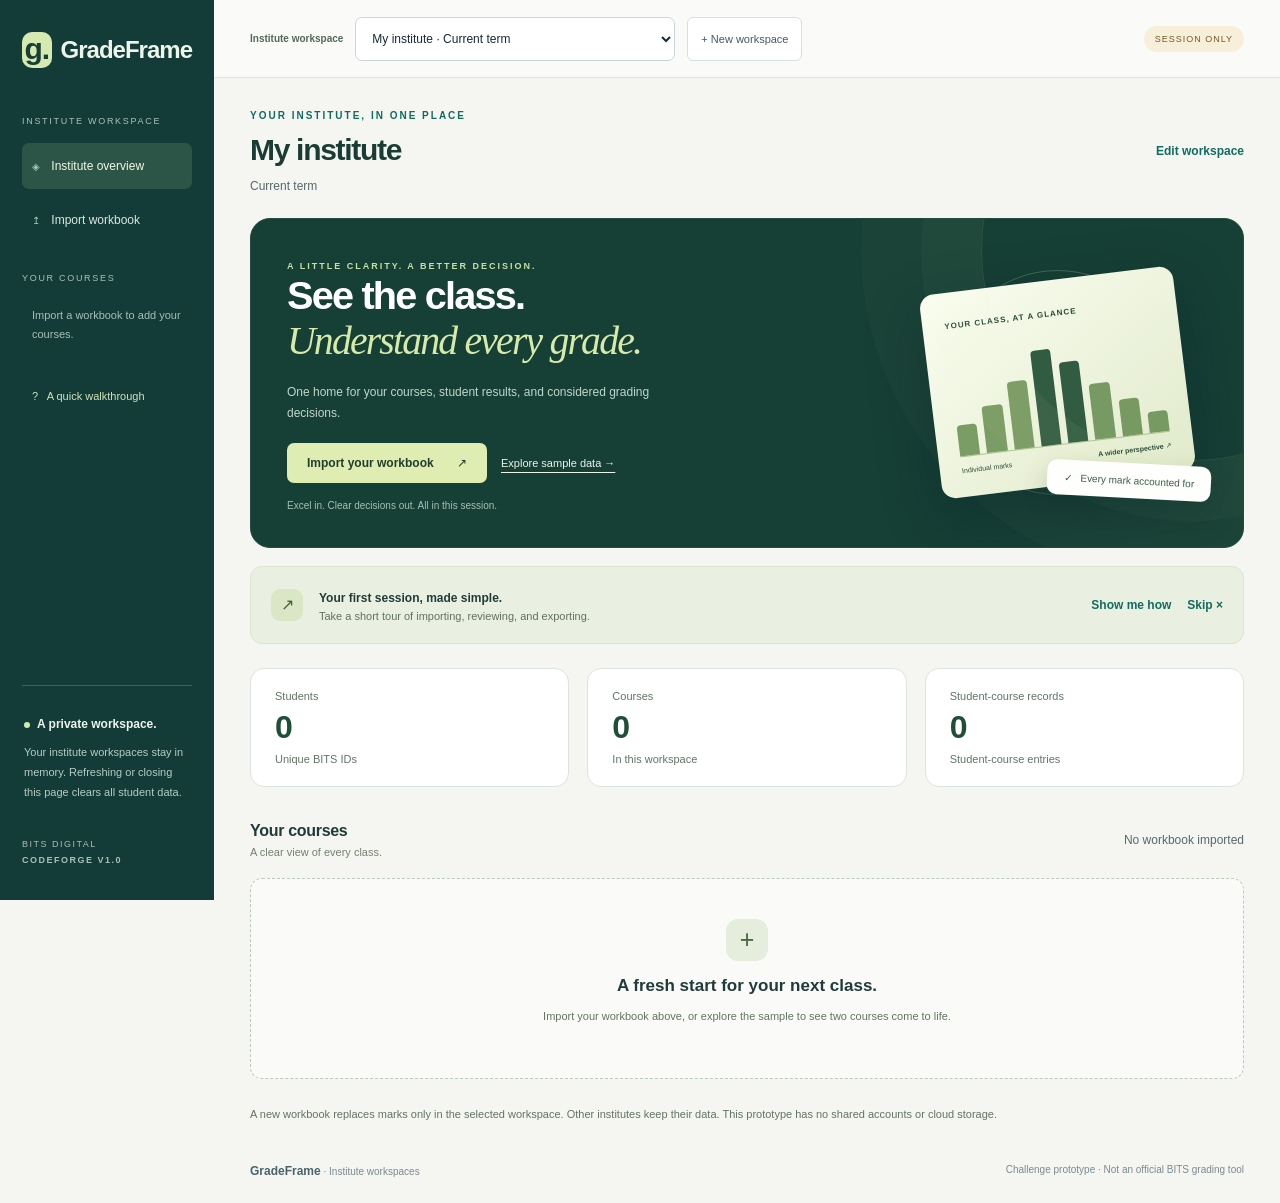
==== commit 1271ee6a: "Avoid focusing institute heading on initial page load" ====
--- a/index.html
+++ b/index.html
@@ -6,7 +6,7 @@
   <title>GradeFrame · Institute workspaces</title>
   <link rel="stylesheet" href="styles.css"><link rel="stylesheet" href="studio.css?v=2"><link rel="stylesheet" href="motion.css?v=1"><link rel="stylesheet" href="polish.css?v=2">
   <link rel="stylesheet" href="workspaces.css?v=downloads2">
-  <script defer src="vendor/xlsx.full.min.js"></script><script defer src="core.js"></script><script defer src="reports.js?v=3"></script><script defer src="workbook.js?v=1"></script><script defer src="app.js?v=downloads2"></script><script defer src="workspaces.js?v=flow1"></script><script defer src="experience.js?v=2"></script>
+  <script defer src="vendor/xlsx.full.min.js"></script><script defer src="core.js"></script><script defer src="reports.js?v=3"></script><script defer src="workbook.js?v=1"></script><script defer src="app.js?v=downloads2"></script><script defer src="workspaces.js?v=release2"></script><script defer src="experience.js?v=2"></script>
 </head>
 <body>
 <a class="skip" href="#workspace">Skip to workspace</a>
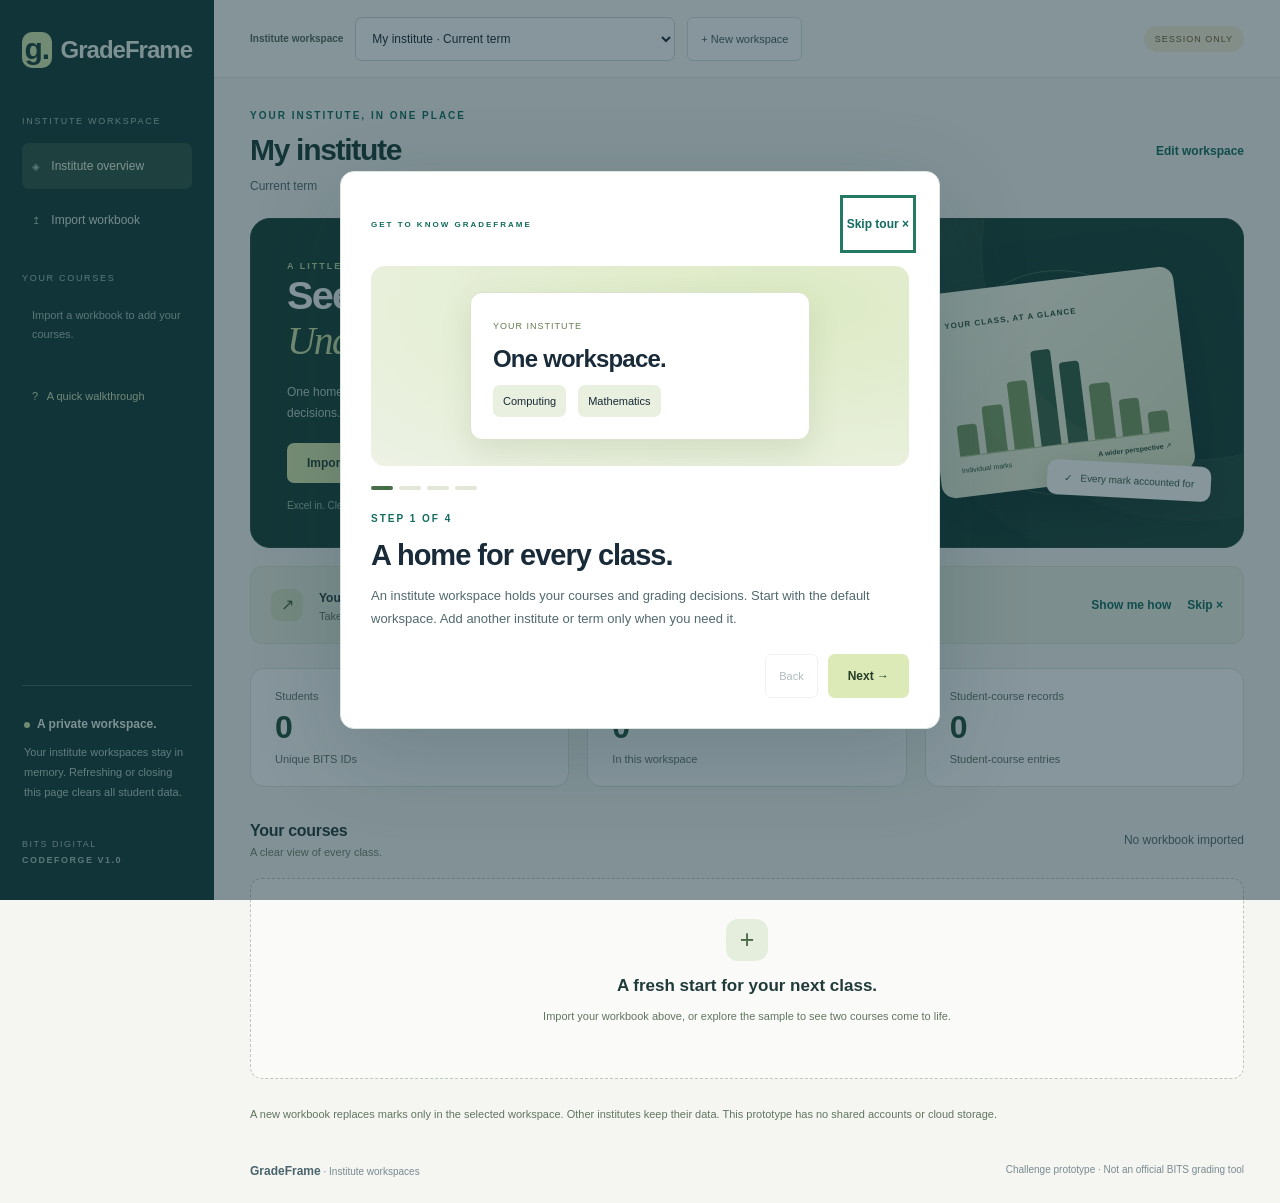
==== commit 5a86767d: "Show first-visit guide and document submission handoff" ====
--- a/index.html
+++ b/index.html
@@ -6,7 +6,7 @@
   <title>GradeFrame · Institute workspaces</title>
   <link rel="stylesheet" href="styles.css"><link rel="stylesheet" href="studio.css?v=2"><link rel="stylesheet" href="motion.css?v=1"><link rel="stylesheet" href="polish.css?v=2">
   <link rel="stylesheet" href="workspaces.css?v=downloads2">
-  <script defer src="vendor/xlsx.full.min.js"></script><script defer src="core.js"></script><script defer src="reports.js?v=3"></script><script defer src="workbook.js?v=1"></script><script defer src="app.js?v=downloads2"></script><script defer src="workspaces.js?v=release2"></script><script defer src="experience.js?v=2"></script>
+  <script defer src="vendor/xlsx.full.min.js"></script><script defer src="core.js"></script><script defer src="reports.js?v=3"></script><script defer src="workbook.js?v=1"></script><script defer src="app.js?v=downloads2"></script><script defer src="workspaces.js?v=release2"></script><script defer src="experience.js?v=3"></script>
 </head>
 <body>
 <a class="skip" href="#workspace">Skip to workspace</a>
